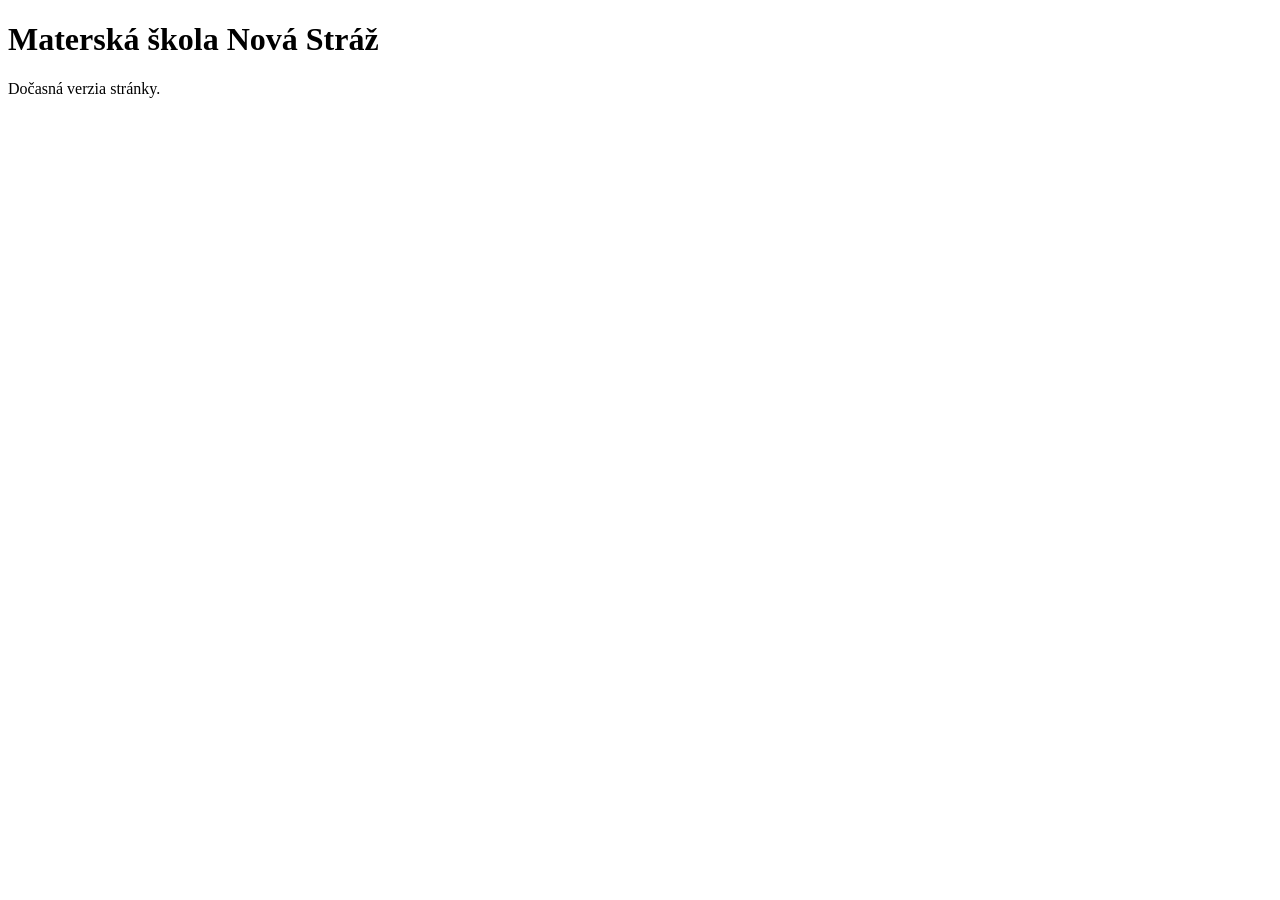
==== index.html @ 787d5ea5 "Create index.html" ====
<!DOCTYPE html>
<html lang="sk">
<head>
    <meta charset="UTF-8">
    <title>Materská škola Nová Stráž</title>
</head>
<body>
    <h1>Materská škola Nová Stráž</h1>
    <p>Dočasná verzia stránky.</p>
</body>
</html>
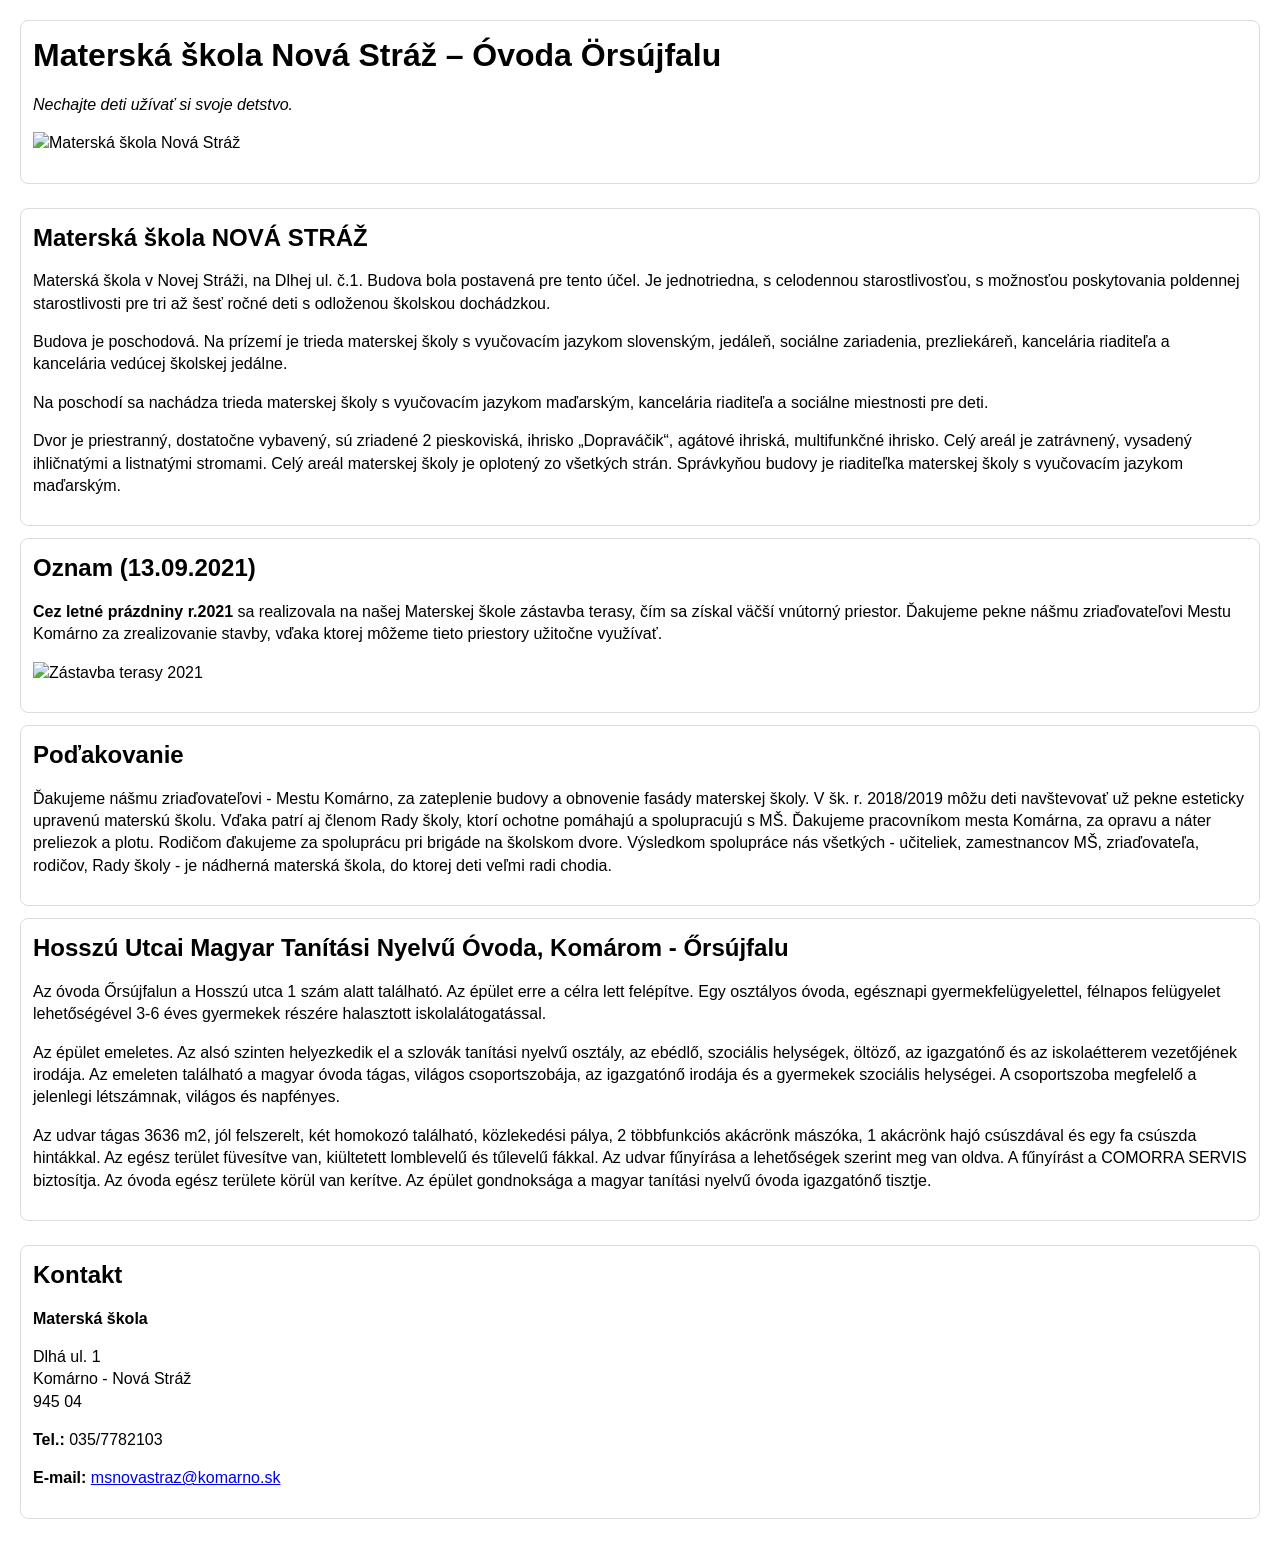
==== commit 74a56bae: "Update index.html" ====
--- a/index.html
+++ b/index.html
@@ -1,11 +1,97 @@
 <!DOCTYPE html>
 <html lang="sk">
 <head>
-    <meta charset="UTF-8">
-    <title>Materská škola Nová Stráž</title>
+  <meta charset="UTF-8" />
+  <title>Materská škola Nová Stráž</title>
+  <meta name="viewport" content="width=device-width, initial-scale=1" />
+  <style>
+    body { font-family: Arial, sans-serif; margin: 20px; line-height: 1.4; }
+    img { max-width: 100%; height: auto; }
+    #header, #zoneA, #zoneC { margin-bottom: 24px; }
+    h1, h2, h3 { margin: 0 0 12px; }
+    .box { border: 1px solid #ddd; padding: 12px; border-radius: 8px; margin-bottom: 12px; }
+  </style>
 </head>
 <body>
-    <h1>Materská škola Nová Stráž</h1>
-    <p>Dočasná verzia stránky.</p>
+
+<!-- HEADER (clean) -->
+<div id="header" class="box">
+  <h1>Materská škola Nová Stráž – Óvoda Örsújfalu</h1>
+  <p><em>Nechajte deti užívať si svoje detstvo.</em></p>
+
+  <p>
+    <img
+      src="https://web.archive.org/web/20240117072339im_/https://2ca44bc452.cbaul-cdnwnd.com/83d6cac76f5533e170ddcd4bb85667a3/200000848-1be211cdd6/50000000.jpg?ph=2ca44bc452"
+      width="838"
+      height="240"
+      alt="Materská škola Nová Stráž"
+    />
+  </p>
+</div>
+
+<!-- MAIN CONTENT (clean) -->
+<div id="zoneA">
+
+  <div class="box">
+    <h2>Materská škola NOVÁ STRÁŽ</h2>
+
+    <p>Materská škola v Novej Stráži, na Dlhej ul. č.1. Budova bola postavená pre tento účel. Je jednotriedna, s celodennou starostlivosťou, s možnosťou poskytovania poldennej starostlivosti pre tri až šesť ročné deti s odloženou školskou dochádzkou.</p>
+
+    <p>Budova je poschodová. Na prízemí je trieda materskej školy s vyučovacím jazykom slovenským, jedáleň, sociálne zariadenia, prezliekáreň, kancelária riaditeľa a kancelária vedúcej školskej jedálne.</p>
+
+    <p>Na poschodí sa nachádza trieda materskej školy s vyučovacím jazykom maďarským, kancelária riaditeľa a sociálne miestnosti pre deti.</p>
+
+    <p>Dvor je priestranný, dostatočne vybavený, sú zriadené 2 pieskoviská, ihrisko „Dopraváčik“, agátové ihriská, multifunkčné ihrisko. Celý areál je zatrávnený, vysadený ihličnatými a listnatými stromami. Celý areál materskej školy je oplotený zo všetkých strán. Správkyňou budovy je riaditeľka materskej školy s vyučovacím jazykom maďarským.</p>
+  </div>
+
+  <div class="box">
+    <h2>Oznam (13.09.2021)</h2>
+
+    <p><strong>Cez letné prázdniny r.2021</strong> sa realizovala na našej Materskej škole zástavba terasy, čím sa získal väčší vnútorný priestor. Ďakujeme pekne nášmu zriaďovateľovi Mestu Komárno za zrealizovanie stavby, vďaka ktorej môžeme tieto priestory užitočne využívať.</p>
+
+    <p>
+      <img
+        src="https://web.archive.org/web/20240117072339im_/https://2ca44bc452.cbaul-cdnwnd.com/83d6cac76f5533e170ddcd4bb85667a3/200000882-ee152ee154/241721163_645167056745097_5590505486673725119_n.jpg"
+        width="960"
+        height="720"
+        alt="Zástavba terasy 2021"
+      />
+    </p>
+  </div>
+
+  <div class="box">
+    <h2>Poďakovanie</h2>
+
+    <p>Ďakujeme nášmu zriaďovateľovi - Mestu Komárno, za zateplenie budovy a obnovenie fasády materskej školy. V šk. r. 2018/2019 môžu deti navštevovať už pekne esteticky upravenú materskú školu. Vďaka patrí aj členom Rady školy, ktorí ochotne pomáhajú a spolupracujú s MŠ. Ďakujeme pracovníkom mesta Komárna, za opravu a náter preliezok a plotu. Rodičom ďakujeme za spoluprácu pri brigáde na školskom dvore. Výsledkom spolupráce nás všetkých - učiteliek, zamestnancov MŠ, zriaďovateľa, rodičov, Rady školy - je nádherná materská škola, do ktorej deti veľmi radi chodia.</p>
+  </div>
+
+  <div class="box">
+    <h2>Hosszú Utcai Magyar Tanítási Nyelvű Óvoda, Komárom - Őrsújfalu</h2>
+
+    <p>Az óvoda Őrsújfalun a Hosszú utca 1 szám alatt található. Az épület erre a célra lett felépítve. Egy osztályos óvoda, egésznapi gyermekfelügyelettel, félnapos felügyelet lehetőségével 3-6 éves gyermekek részére halasztott iskolalátogatással.</p>
+
+    <p>Az épület emeletes. Az alsó szinten helyezkedik el a szlovák tanítási nyelvű osztály, az ebédlő, szociális helységek, öltöző, az igazgatónő és az iskolaétterem vezetőjének irodája. Az emeleten található a magyar óvoda tágas, világos csoportszobája, az igazgatónő irodája és a gyermekek szociális helységei. A csoportszoba megfelelő a jelenlegi létszámnak, világos és napfényes.</p>
+
+    <p>Az udvar tágas 3636 m2, jól felszerelt, két homokozó található, közlekedési pálya, 2 többfunkciós akácrönk mászóka, 1 akácrönk hajó csúszdával és egy fa csúszda hintákkal. Az egész terület füvesítve van, kiültetett lomblevelű és tűlevelű fákkal. Az udvar fűnyírása a lehetőségek szerint meg van oldva. A fűnyírást a COMORRA SERVIS biztosítja. Az óvoda egész területe körül van kerítve. Az épület gondnoksága a magyar tanítási nyelvű óvoda igazgatónő tisztje.</p>
+  </div>
+
+</div>
+
+<!-- CONTACT (clean) -->
+<div id="zoneC">
+  <div class="box">
+    <h2>Kontakt</h2>
+    <p><strong>Materská škola</strong></p>
+    <p>
+      Dlhá ul. 1<br />
+      Komárno - Nová Stráž<br />
+      945 04
+    </p>
+    <p><strong>Tel.:</strong> 035/7782103</p>
+    <p><strong>E-mail:</strong> <a href="mailto:msnovastraz@komarno.sk">msnovastraz@komarno.sk</a></p>
+  </div>
+</div>
+
+
 </body>
 </html>
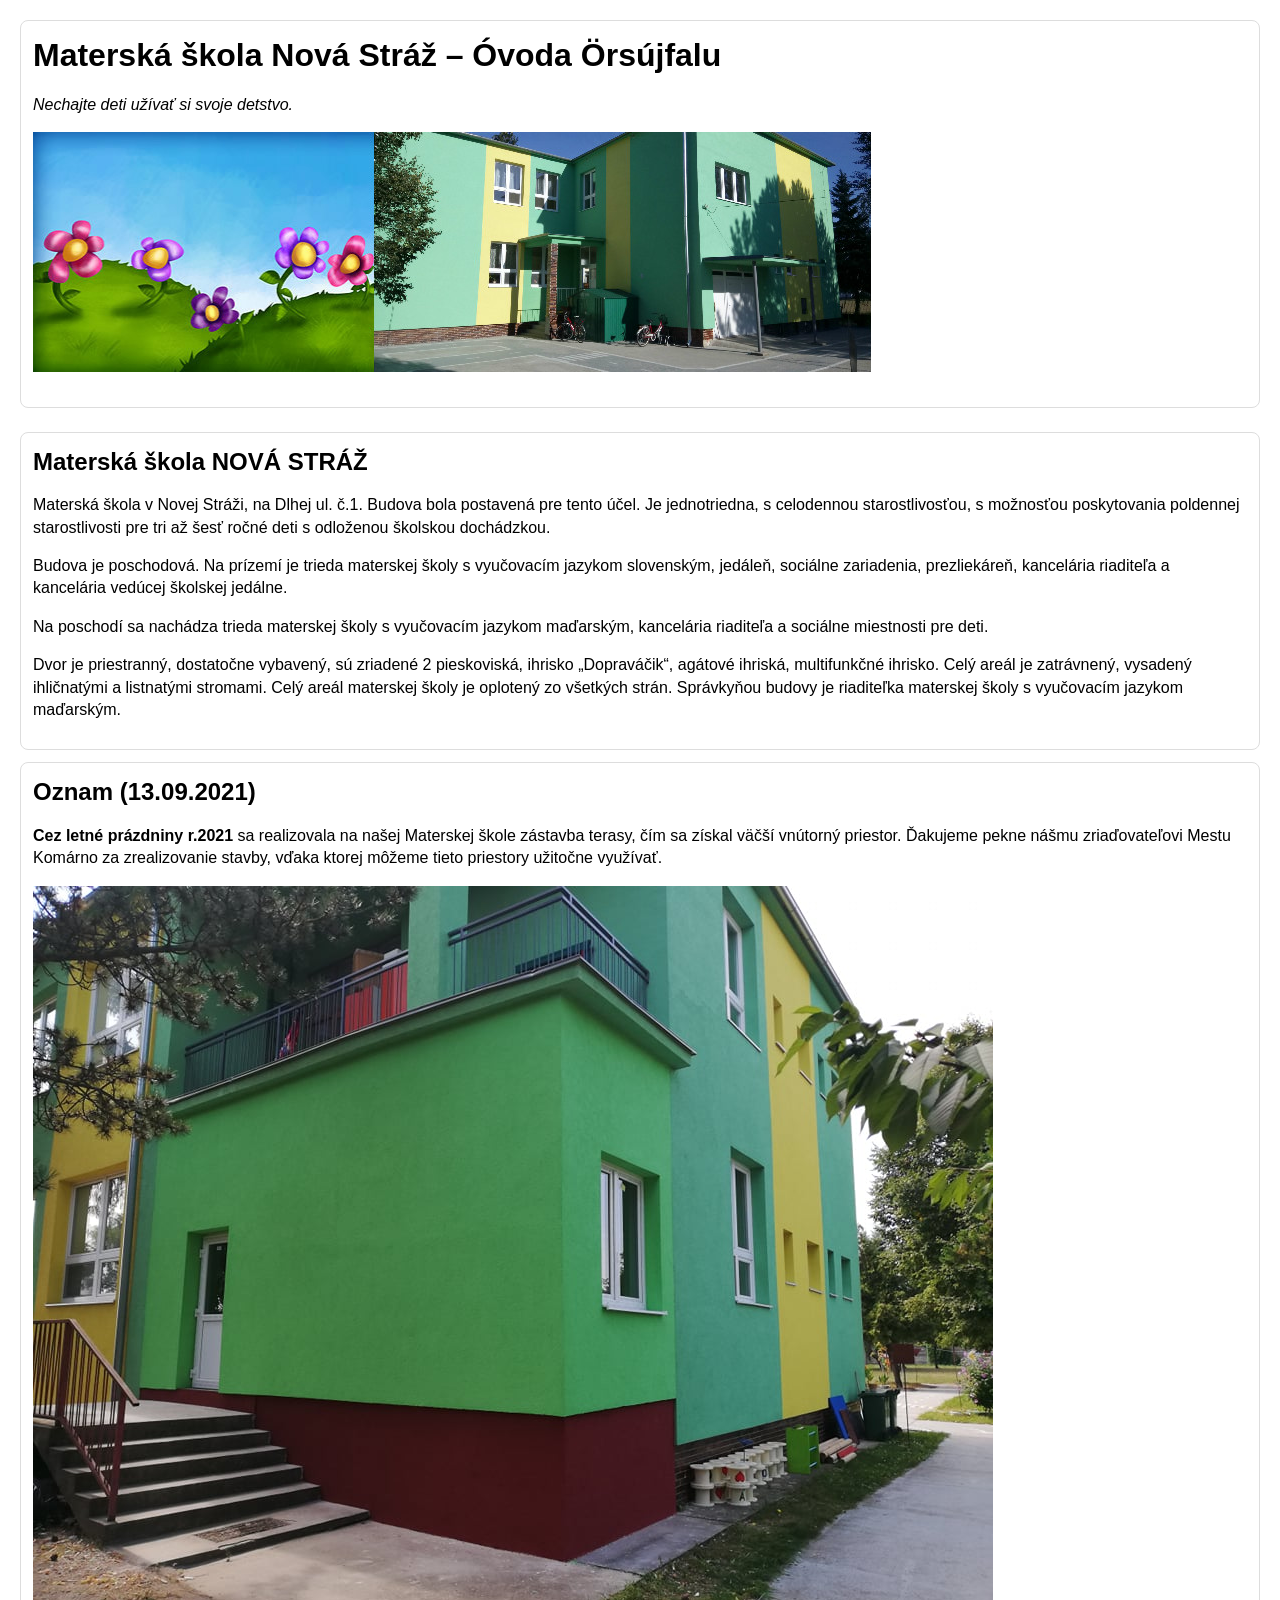
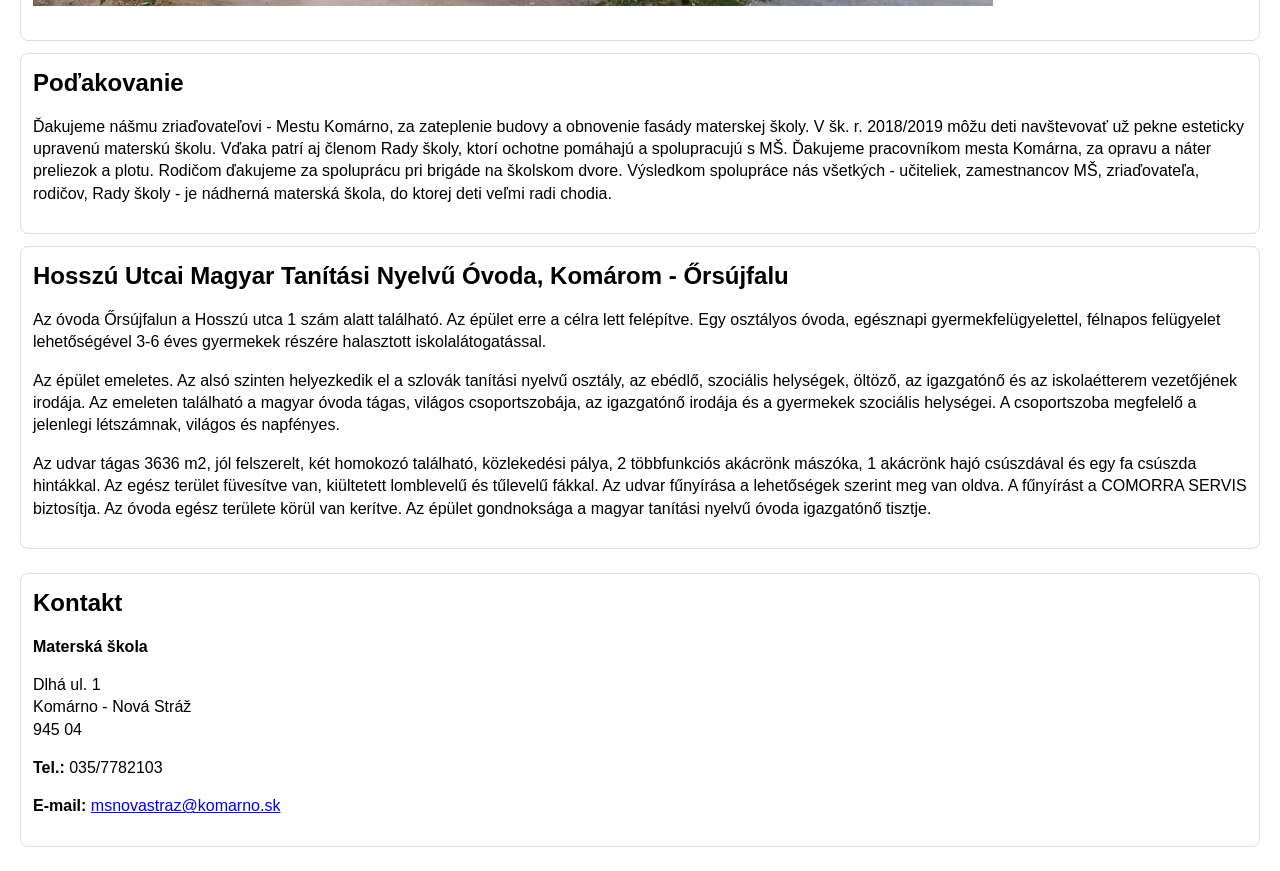
==== commit e87f04f1: "Update index.html" ====
--- a/index.html
+++ b/index.html
@@ -21,7 +21,7 @@
 
   <p>
     <img
-      src="https://web.archive.org/web/20240117072339im_/https://2ca44bc452.cbaul-cdnwnd.com/83d6cac76f5533e170ddcd4bb85667a3/200000848-1be211cdd6/50000000.jpg?ph=2ca44bc452"
+      src="images/50000000.jpg"
       width="838"
       height="240"
       alt="Materská škola Nová Stráž"
@@ -51,7 +51,7 @@
 
     <p>
       <img
-        src="https://web.archive.org/web/20240117072339im_/https://2ca44bc452.cbaul-cdnwnd.com/83d6cac76f5533e170ddcd4bb85667a3/200000882-ee152ee154/241721163_645167056745097_5590505486673725119_n.jpg"
+        src="images/241721163_645167056745097_5590505486673725119_n.jpg"
         width="960"
         height="720"
         alt="Zástavba terasy 2021"
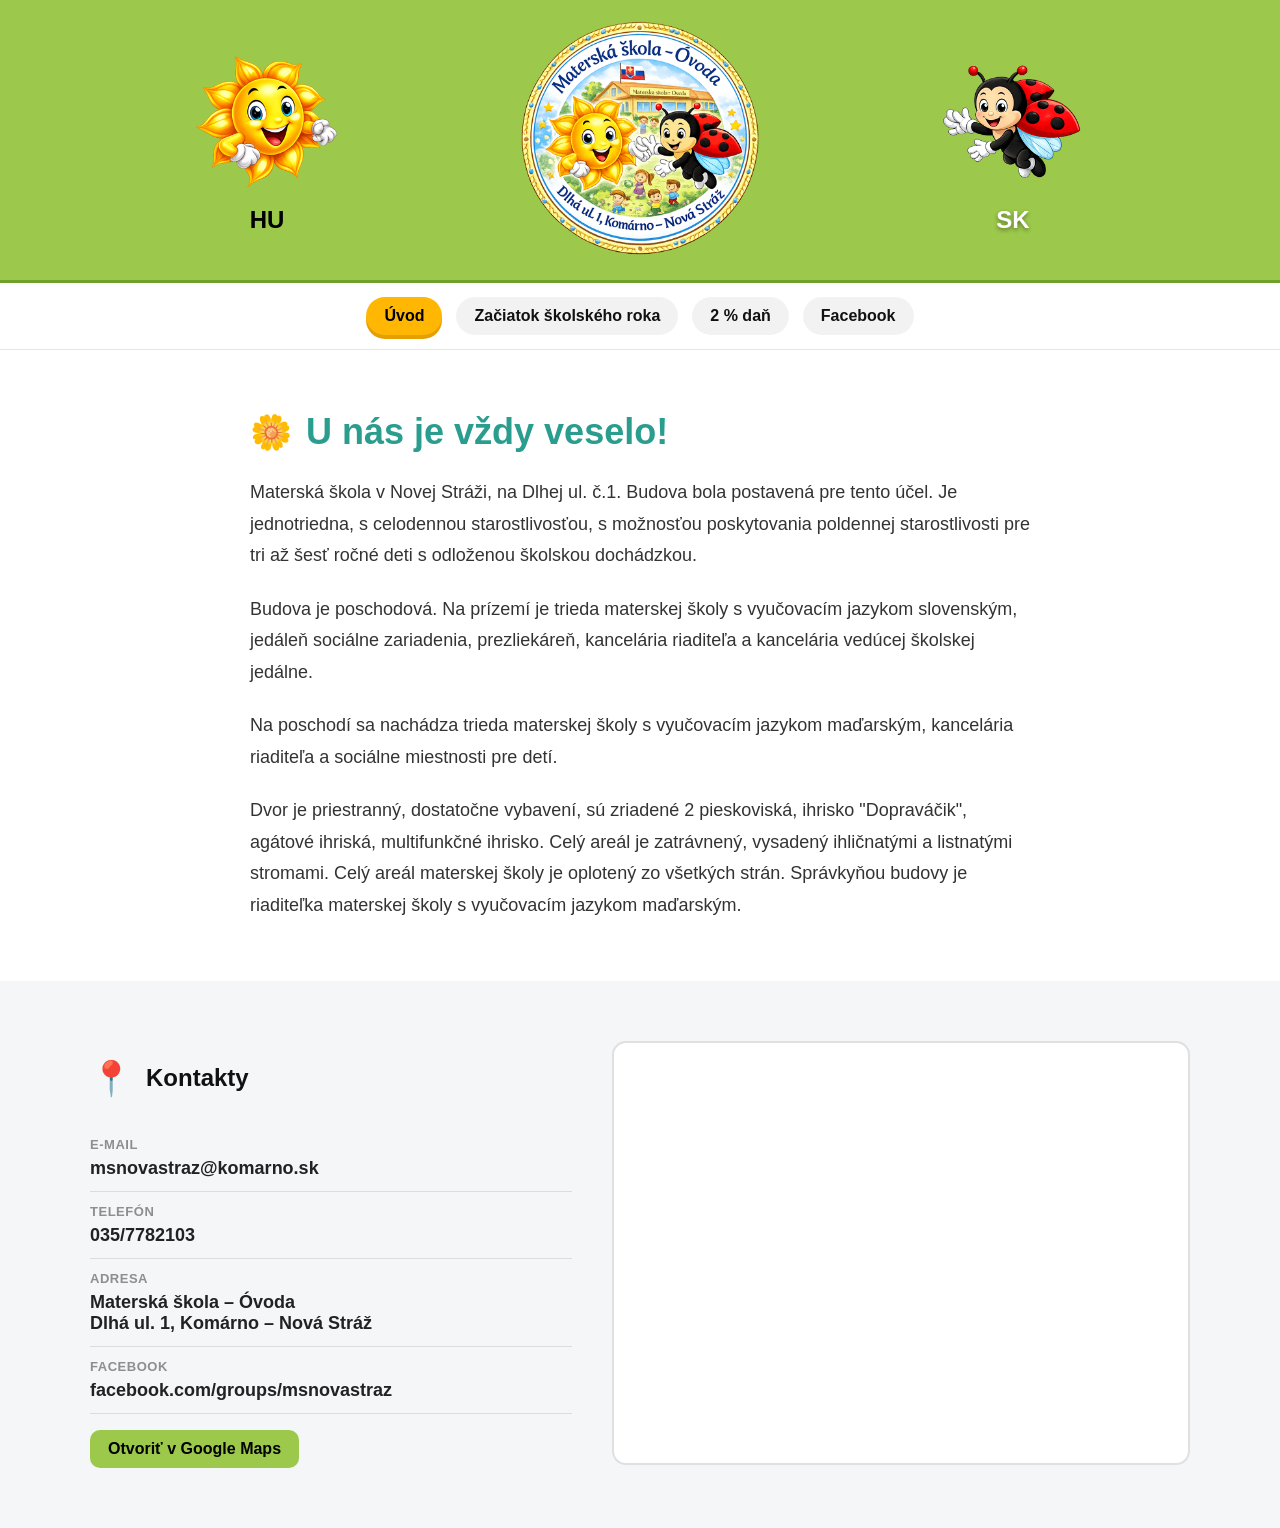
==== commit 80d0a77c: "Update index.html" ====
--- a/index.html
+++ b/index.html
@@ -1,97 +1,175 @@
-<!DOCTYPE html>
+<!doctype html>
 <html lang="sk">
 <head>
-  <meta charset="UTF-8" />
-  <title>Materská škola Nová Stráž</title>
-  <meta name="viewport" content="width=device-width, initial-scale=1" />
-  <style>
-    body { font-family: Arial, sans-serif; margin: 20px; line-height: 1.4; }
-    img { max-width: 100%; height: auto; }
-    #header, #zoneA, #zoneC { margin-bottom: 24px; }
-    h1, h2, h3 { margin: 0 0 12px; }
-    .box { border: 1px solid #ddd; padding: 12px; border-radius: 8px; margin-bottom: 12px; }
-  </style>
+    <meta charset="utf-8" />
+    <meta name="viewport" content="width=device-width, initial-scale=1" />
+
+    <title>Materská škola – Óvoda Nová Stráž | Komárno</title>
+    <meta name="description" content="Oficiálna stránka Materskej školy – Óvoda Nová Stráž v Komárne. Informácie pre rodičov, školské aktivity, kontakty a aktuálne oznamy." />
+    <meta name="keywords" content="materská škola Nová Stráž, škôlka Komárno, MŠ Komárno, óvoda Nová Stráž, Dlhá ulica 1" />
+    <meta name="author" content="Materská škola – Óvoda Nová Stráž" />
+    <meta name="robots" content="index,follow" />
+
+    <!-- Canonical -->
+    <link rel="canonical" href="https://msnovastraz.github.io/" />
+
+    <!-- Hreflang -->
+    <link rel="alternate" hreflang="sk" href="https://msnovastraz.github.io/" />
+    <link rel="alternate" hreflang="hu" href="https://msnovastraz.github.io/hu/" />
+    <link rel="alternate" hreflang="x-default" href="https://msnovastraz.github.io/" />
+
+    <!-- Open Graph -->
+    <meta property="og:type" content="website" />
+    <meta property="og:site_name" content="Materská škola – Óvoda Nová Stráž" />
+    <meta property="og:title" content="Materská škola – Óvoda Nová Stráž" />
+    <meta property="og:description" content="Oficiálna stránka materskej školy v Novej Stráži, Komárno." />
+    <meta property="og:url" content="https://msnovastraz.github.io/" />
+    <meta property="og:image" content="https://msnovastraz.github.io/assets/img/logo.png" />
+    <meta property="og:locale" content="sk_SK" />
+
+    <!-- Twitter -->
+    <meta name="twitter:card" content="summary_large_image" />
+    <meta name="twitter:title" content="Materská škola – Óvoda Nová Stráž" />
+    <meta name="twitter:description" content="Oficiálna stránka materskej školy v Komárne." />
+    <meta name="twitter:image" content="https://msnovastraz.github.io/assets/img/logo.png" />
+
+    <!-- Styles -->
+    <link rel="stylesheet" href="/assets/css/main.css" />
+
+    <!-- Favicon -->
+    <link rel="icon" type="image/png" sizes="32x32" href="/assets/favicon/favicon-32x32.png">
+    <link rel="icon" type="image/png" sizes="16x16" href="/assets/favicon/favicon-16x16.png">
+    <link rel="apple-touch-icon" sizes="180x180" href="/assets/favicon/apple-touch-icon.png">
+    <link rel="shortcut icon" href="/assets/favicon/favicon.ico">
 </head>
-<body>
 
-<!-- HEADER (clean) -->
-<div id="header" class="box">
-  <h1>Materská škola Nová Stráž – Óvoda Örsújfalu</h1>
-  <p><em>Nechajte deti užívať si svoje detstvo.</em></p>
+<body class="lang-sk">
 
-  <p>
-    <img
-      src="images/50000000.jpg"
-      width="838"
-      height="240"
-      alt="Materská škola Nová Stráž"
-    />
-  </p>
-</div>
+  <header class="top">
+    <div class="top__inner container">
 
-<!-- MAIN CONTENT (clean) -->
-<div id="zoneA">
+        <!-- LEFT: HU block -->
+        <a class="sideLink sideLink--hu" href="/hu/" aria-label="Magyar verzió">
+            <img class="sideLink__img" src="/assets/img/hu_link.png" alt="HU">
+            <div class="sideLink__txt">
+                <div class="sideLink__big">HU</div>
+            </div>
+        </a>
 
-  <div class="box">
-    <h2>Materská škola NOVÁ STRÁŽ</h2>
+        <!-- CENTER: main logo -->
+        <a class="centerLogo" href="/" aria-label="Materská škola – Óvoda">
+            <img src="/assets/img/logo.png" alt="Materská škola – Óvoda">
+        </a>
 
-    <p>Materská škola v Novej Stráži, na Dlhej ul. č.1. Budova bola postavená pre tento účel. Je jednotriedna, s celodennou starostlivosťou, s možnosťou poskytovania poldennej starostlivosti pre tri až šesť ročné deti s odloženou školskou dochádzkou.</p>
+        <!-- RIGHT: SK block (active) -->
+        <a class="sideLink sideLink--sk sideLink--right" href="/" aria-label="Slovenská verzia">
+            <img class="sideLink__img" src="/assets/img/sk_link.png" alt="SK">
+            <div class="sideLink__txt">
+                <div class="sideLink__big">SK</div>
+            </div>
+        </a>
 
-    <p>Budova je poschodová. Na prízemí je trieda materskej školy s vyučovacím jazykom slovenským, jedáleň, sociálne zariadenia, prezliekáreň, kancelária riaditeľa a kancelária vedúcej školskej jedálne.</p>
+    </div>
+  </header>
 
-    <p>Na poschodí sa nachádza trieda materskej školy s vyučovacím jazykom maďarským, kancelária riaditeľa a sociálne miestnosti pre deti.</p>
+<nav class="mainNav" aria-label="Hlavné menu">
+  <div class="container mainNav__inner">
+    <a class="mainNav__link is-active" href="/">Úvod</a>
+    <a class="mainNav__link" href="/pages/start.html">Začiatok školského roka</a>
+    <a class="mainNav__link" href="/pages/tax.html">2 % daň</a>
+    <a class="mainNav__link" href="https://www.facebook.com/groups/msnovastraz" target="_blank" rel="noopener">Facebook</a>
+  </div>
+</nav>
 
-    <p>Dvor je priestranný, dostatočne vybavený, sú zriadené 2 pieskoviská, ihrisko „Dopraváčik“, agátové ihriská, multifunkčné ihrisko. Celý areál je zatrávnený, vysadený ihličnatými a listnatými stromami. Celý areál materskej školy je oplotený zo všetkých strán. Správkyňou budovy je riaditeľka materskej školy s vyučovacím jazykom maďarským.</p>
-  </div>
+<main id="content">
 
-  <div class="box">
-    <h2>Oznam (13.09.2021)</h2>
+    <section class="about">
+        <h1 class="sectionTitle">
+            <span class="sectionTitle__icon">🌼</span>
+            U nás je vždy veselo!
+        </h1>
 
-    <p><strong>Cez letné prázdniny r.2021</strong> sa realizovala na našej Materskej škole zástavba terasy, čím sa získal väčší vnútorný priestor. Ďakujeme pekne nášmu zriaďovateľovi Mestu Komárno za zrealizovanie stavby, vďaka ktorej môžeme tieto priestory užitočne využívať.</p>
+        <p>Materská škola v Novej Stráži, na Dlhej ul. č.1. Budova bola postavená pre tento účel. 
+            Je jednotriedna, s celodennou starostlivosťou, s možnosťou poskytovania poldennej starostlivosti pre tri až šesť ročné deti s odloženou školskou dochádzkou.</p>
+        <p>Budova je poschodová. Na prízemí je trieda materskej školy s vyučovacím jazykom slovenským, jedáleň sociálne zariadenia,
+            prezliekáreň, kancelária riaditeľa a kancelária vedúcej školskej jedálne.</p>
+        <p>Na poschodí sa nachádza trieda materskej školy s vyučovacím jazykom maďarským, kancelária riaditeľa a sociálne miestnosti pre detí.</p>
+        <p>Dvor je priestranný, dostatočne vybavení, sú zriadené 2 pieskoviská, ihrisko "Dopraváčik", agátové ihriská, multifunkčné ihrisko. 
+            Celý areál je zatrávnený, vysadený ihličnatými a listnatými stromami. 
+            Celý areál materskej školy je oplotený zo všetkých strán. Správkyňou budovy je riaditeľka materskej školy s vyučovacím jazykom maďarským.</p>
+    </section>
 
-    <p>
-      <img
-        src="images/241721163_645167056745097_5590505486673725119_n.jpg"
-        width="960"
-        height="720"
-        alt="Zástavba terasy 2021"
-      />
-    </p>
-  </div>
+</main>
 
-  <div class="box">
-    <h2>Poďakovanie</h2>
+    <section class="contacts" aria-label="Kontakty">
+    <div class="container contacts__inner">
+        <div class="contacts__left">
+        <h2 class="sectionTitle">
+            <span class="sectionTitle__icon">📍</span>
+            Kontakty
+        </h2>
 
-    <p>Ďakujeme nášmu zriaďovateľovi - Mestu Komárno, za zateplenie budovy a obnovenie fasády materskej školy. V šk. r. 2018/2019 môžu deti navštevovať už pekne esteticky upravenú materskú školu. Vďaka patrí aj členom Rady školy, ktorí ochotne pomáhajú a spolupracujú s MŠ. Ďakujeme pracovníkom mesta Komárna, za opravu a náter preliezok a plotu. Rodičom ďakujeme za spoluprácu pri brigáde na školskom dvore. Výsledkom spolupráce nás všetkých - učiteliek, zamestnancov MŠ, zriaďovateľa, rodičov, Rady školy - je nádherná materská škola, do ktorej deti veľmi radi chodia.</p>
-  </div>
+        <div class="contacts__item">
+            <div class="contacts__label">E-mail</div>
+            <a class="contacts__value" href="mailto:msnovastraz@komarno.sk">msnovastraz@komarno.sk</a>
+        </div>
 
-  <div class="box">
-    <h2>Hosszú Utcai Magyar Tanítási Nyelvű Óvoda, Komárom - Őrsújfalu</h2>
+        <div class="contacts__item">
+            <div class="contacts__label">Telefón</div>
+            <a class="contacts__value" href="tel:+421357782103">035/7782103</a>
+        </div>
 
-    <p>Az óvoda Őrsújfalun a Hosszú utca 1 szám alatt található. Az épület erre a célra lett felépítve. Egy osztályos óvoda, egésznapi gyermekfelügyelettel, félnapos felügyelet lehetőségével 3-6 éves gyermekek részére halasztott iskolalátogatással.</p>
+        <div class="contacts__item">
+            <div class="contacts__label">Adresa</div>
+            <div class="contacts__value">
+            Materská škola – Óvoda<br />
+            Dlhá ul. 1, Komárno – Nová Stráž
+            </div>
+        </div>
 
-    <p>Az épület emeletes. Az alsó szinten helyezkedik el a szlovák tanítási nyelvű osztály, az ebédlő, szociális helységek, öltöző, az igazgatónő és az iskolaétterem vezetőjének irodája. Az emeleten található a magyar óvoda tágas, világos csoportszobája, az igazgatónő irodája és a gyermekek szociális helységei. A csoportszoba megfelelő a jelenlegi létszámnak, világos és napfényes.</p>
+        <div class="contacts__item">
+            <div class="contacts__label">Facebook</div>
+            <a class="contacts__value" href="https://www.facebook.com/groups/msnovastraz" target="_blank" rel="noopener">
+            facebook.com/groups/msnovastraz
+            </a>
+        </div>
 
-    <p>Az udvar tágas 3636 m2, jól felszerelt, két homokozó található, közlekedési pálya, 2 többfunkciós akácrönk mászóka, 1 akácrönk hajó csúszdával és egy fa csúszda hintákkal. Az egész terület füvesítve van, kiültetett lomblevelű és tűlevelű fákkal. Az udvar fűnyírása a lehetőségek szerint meg van oldva. A fűnyírást a COMORRA SERVIS biztosítja. Az óvoda egész területe körül van kerítve. Az épület gondnoksága a magyar tanítási nyelvű óvoda igazgatónő tisztje.</p>
-  </div>
+        <div class="contacts__actions">
+            <a class="btn" href="https://maps.app.goo.gl/dZaL5ni5Ns14MqSj7" target="_blank" rel="noopener">
+            Otvoriť v Google Maps
+            </a>
+        </div>
+        </div>
 
-</div>
+        <div class="contacts__right">
+        <div class="mapWrap">
+            <iframe
+            class="mapFrame"
+            title="Mapa – Materská škola – Óvoda"
+            loading="lazy"
+            referrerpolicy="no-referrer-when-downgrade"
+            src="https://www.google.com/maps/embed?pb=!1m14!1m8!1m3!1d1896.3295953338866!2d18.04730520679701!3d47.765642003834024!3m2!1i1024!2i768!4f13.1!3m3!1m2!1s0x476bb359d045b80d%3A0xec6be08e86846f8f!2zTWF0ZXJza8OhIMWha29sYSBOb3bDoSBTdHLDocW-!5e0!3m2!1ssk!2ssk!4v1772011976776!5m2!1ssk!2ssk"
+            allowfullscreen>
+            </iframe>
+        </div>
+        </div>
+    </div>
+    </section>
 
-<!-- CONTACT (clean) -->
-<div id="zoneC">
-  <div class="box">
-    <h2>Kontakt</h2>
-    <p><strong>Materská škola</strong></p>
-    <p>
-      Dlhá ul. 1<br />
-      Komárno - Nová Stráž<br />
-      945 04
-    </p>
-    <p><strong>Tel.:</strong> 035/7782103</p>
-    <p><strong>E-mail:</strong> <a href="mailto:msnovastraz@komarno.sk">msnovastraz@komarno.sk</a></p>
-  </div>
-</div>
+  <script>
+    // год в футере
+    document.getElementById("year").textContent = new Date().getFullYear();
 
-
+    // простое мобильное меню
+    const btn = document.querySelector(".nav__toggle");
+    const list = document.querySelector("#navList");
+    if (btn && list) {
+      btn.addEventListener("click", () => {
+        const expanded = btn.getAttribute("aria-expanded") === "true";
+        btn.setAttribute("aria-expanded", String(!expanded));
+        list.classList.toggle("is-open");
+      });
+    }
+  </script>
 </body>
 </html>
--- a/assets/css/main.css
+++ b/assets/css/main.css
@@ -0,0 +1,443 @@
+/* =========================
+   Base / Reset
+========================= */
+
+* { box-sizing: border-box; }
+
+html, body {
+  margin: 0;
+  padding: 0;
+  font-family: Arial, sans-serif;
+  color: #111;
+  background: #fff;
+}
+
+img { max-width: 100%; height: auto; display: block; }
+a { color: inherit; }
+.container {
+  max-width: 1200px;
+  margin: 0 auto;
+  padding: 0 50px;
+}
+
+/* =========================
+   Buttons
+========================= */
+
+.btn {
+  display: inline-block;
+  padding: 10px 18px;
+  background: #9cc84b;
+  color: #000;
+  font-weight: 700;
+  text-decoration: none;
+  border-radius: 10px;
+  border: 0;
+}
+
+.btn:hover { filter: brightness(0.95); }
+
+/* =========================
+   Header (competitors-like)
+========================= */
+
+.top {
+  background: #9cc84b;
+  border-bottom: 3px solid #6ea12b;
+}
+
+.top__inner {
+  display: grid;
+  grid-template-columns: 1fr auto 1fr; /* left | center | right */
+  align-items: center;
+  gap: 16px;
+  padding: 10px 0;
+}
+
+/* center logo */
+.centerLogo {
+  justify-self: center;
+  text-decoration: none;
+}
+
+.centerLogo img {
+  width: 260px;
+  height: 260px;
+  object-fit: contain;
+}
+
+/* side links (sun/ladybug) */
+.sideLink {
+  display: flex;
+  flex-direction: column;   /* image сверху, текст снизу */
+  align-items: center;
+  text-align: center;
+  gap: 10px;
+  text-decoration: none;
+  color: #000;
+}
+
+.sideLink img {
+  width: 150px;
+  height: auto;
+}
+
+.sideLink__txt {
+  line-height: 1.2;
+  font-weight: 700;
+}
+
+.sideLink__big {
+  font-size: 24px;
+  font-weight: 900;
+}
+
+.muted {
+  color: rgba(0,0,0,.65);
+  font-weight: 600;
+  font-size: 13px;
+}
+
+/* =========================
+   Menu (simple)
+========================= */
+
+.menu {
+  display: flex;
+  flex-wrap: wrap;
+  gap: 20px;
+  padding: 12px 0;
+}
+
+.menu a {
+  text-decoration: none;
+  font-weight: 800;
+  color: #1a1a1a;
+  padding: 8px 12px;
+  border-radius: 10px;
+}
+
+.menu a:hover {
+  background: rgba(255,255,255,.35);
+}
+
+/* =========================
+   Main blocks (optional)
+========================= */
+
+.hero {
+  display: flex;
+  gap: 20px;
+  align-items: center;
+  justify-content: space-between;
+  padding: 24px 0;
+}
+
+.hero-text { flex: 1; }
+
+.hero-image {
+  flex: 1;
+  min-height: 220px;
+  background: #eee;
+  border-radius: 14px;
+  border: 2px solid rgba(0,0,0,.10);
+}
+
+.cards {
+  display: grid;
+  grid-template-columns: repeat(3, 1fr);
+  gap: 20px;
+  padding: 10px 0 30px;
+}
+
+.card {
+  background: #fafafa;
+  border: 2px solid rgba(0,0,0,.12);
+  border-radius: 14px;
+  padding: 16px;
+}
+
+/* =========================
+   Contacts block (your current HTML)
+========================= */
+
+.contacts {
+  background: #f5f6f7;
+  padding: 60px 0;
+}
+
+.contacts__inner {
+  display: grid;
+  grid-template-columns: 1fr 1.2fr;
+  gap: 40px;
+  align-items: start;
+}
+
+.contacts__title {
+  margin: 0 0 18px;
+  font-size: 36px;
+  line-height: 1.1;
+}
+
+.contacts__item {
+  padding: 12px 0;
+  border-bottom: 1px solid rgba(0,0,0,.10);
+}
+
+.contacts__label {
+  font-size: 13px;
+  font-weight: 800;
+  text-transform: uppercase;
+  letter-spacing: .04em;
+  opacity: .45;
+  margin-bottom: 6px;
+}
+
+.contacts__value {
+  font-size: 18px;
+  font-weight: 700;
+  color: #222;
+  text-decoration: none;
+}
+
+a.contacts__value:hover { text-decoration: underline; }
+
+.contacts__actions { margin-top: 16px; }
+
+.mapWrap {
+  background: #fff;
+  border: 2px solid rgba(0,0,0,.12);
+  border-radius: 14px;
+  overflow: hidden;
+}
+
+.mapFrame {
+  width: 100%;
+  height: 420px;
+  border: 0;
+  display: block;
+}
+
+
+/* =========================
+   Responsive
+========================= */
+
+@media (max-width: 900px) {
+  .hero { flex-direction: column; }
+  .cards { grid-template-columns: 1fr; }
+
+  .contacts__inner { grid-template-columns: 1fr; }
+  .mapFrame { height: 320px; }
+}
+
+@media (max-width: 820px) {
+  .top__inner {
+    grid-template-columns: 1fr 1fr;
+    grid-template-areas:
+      "center center"
+      "left right";
+  }
+
+  .centerLogo { grid-area: center; }
+  .top__inner > a:nth-child(1) { grid-area: left; }
+  .top__inner > a:nth-child(3) { grid-area: right; }
+
+  .centerLogo img {
+    width: 140px;
+    height: 140px;
+  }
+
+  .sideLink img { width: 120px; }
+  .sideLink__big { font-size: 22px; }
+
+  .menu { flex-direction: column; gap: 8px; }
+}
+
+/* */
+
+.lang-sk .sideLink--sk .sideLink__big,
+.lang-hu .sideLink--hu .sideLink__big {
+  color: #fff;
+  text-shadow: 0 2px 4px rgba(0,0,0,.4);
+}
+
+/* ===== Centered top menu ===== */
+
+.mainNav {
+  background: #fff;
+  border-bottom: 1px solid rgba(0,0,0,.10);
+}
+
+.mainNav__inner {
+  display: flex;
+  justify-content: center;   /* ВАЖНО — центр */
+  flex-wrap: wrap;
+  gap: 14px;
+  padding: 14px 0;
+}
+
+.mainNav__link {
+  text-decoration: none;
+  font-weight: 800;
+  padding: 10px 18px;
+  border-radius: 999px;
+  background: rgba(0,0,0,.05);
+  color: #111;
+  transition: 0.15s ease;
+}
+
+.mainNav__link:hover {
+  background: rgba(0,0,0,.1);
+  transform: translateY(-1px);
+}
+
+.mainNav__link.is-active {
+  background: #ffb703;   /* тёплый жёлтый */
+  color: #000;
+  box-shadow: 0 4px 0 #e59f00; /* лёгкий объём */
+}
+
+/* ===== About text formatting ===== */
+
+.about {
+  max-width: 820px;      /* ограничиваем ширину текста */
+  margin: 60px auto;     /* центрируем блок */
+  padding: 0 20px;
+}
+
+.about h1 {
+  color: #2a9d8f;  /* мягкий бирюзово-зелёный */
+  font-weight: 900;
+  font-size: 36px;
+  margin-bottom: 24px;
+  line-height: 1.2;
+}
+
+.about p {
+  font-size: 18px;
+  line-height: 1.75;     /* главное — межстрочный интервал */
+  margin-bottom: 22px;
+  color: #333;
+}
+
+/* ===== Section titles with icon ===== */
+
+.sectionTitle {
+  display: flex;
+  align-items: center;
+  gap: 14px;
+  font-weight: 900;
+  margin-bottom: 30px;
+}
+
+.sectionTitle__icon {
+  font-size: 34px;
+  line-height: 1;
+}
+
+.pageSection {
+  padding: 60px 0;
+}
+
+.container.narrow {
+  max-width: 820px;
+  margin: 0 auto;
+}
+
+.pageTitle {
+  font-size: 40px;
+  font-weight: 700;
+  color: #2e8b78;
+  margin-bottom: 30px;
+}
+
+.lead {
+  font-size: 20px;
+  font-weight: 600;
+  margin-bottom: 20px;
+}
+
+.pageSection p {
+  line-height: 1.7;
+  margin-bottom: 18px;
+}
+
+.pageSection h2 {
+  margin-top: 40px;
+  margin-bottom: 16px;
+  font-size: 24px;
+  color: #444;
+}
+
+.infoBox {
+  background: #f4f8f7;
+  border-left: 4px solid #2e8b78;
+  padding: 16px 20px;
+  border-radius: 8px;
+  margin: 25px 0;
+}
+
+.styledList {
+  padding-left: 20px;
+  line-height: 1.8;
+}
+
+.styledList li {
+  margin-bottom: 6px;
+}
+
+.contactList {
+  list-style: none;
+  padding: 0;
+}
+
+.contactList li {
+  margin-bottom: 8px;
+}
+
+.contactList a {
+  color: #2e8b78;
+  text-decoration: none;
+  font-weight: 500;
+}
+
+.contactList a:hover {
+  text-decoration: underline;
+}
+
+.closing {
+  margin-top: 30px;
+  font-weight: 600;
+  font-size: 18px;
+  color: #2e8b78;
+}
+
+.taxSection {
+  background: #f8faf9;
+  padding: 70px 0;
+}
+
+.dataBox {
+  background: white;
+  border-radius: 12px;
+  padding: 20px 24px;
+  margin-top: 20px;
+  box-shadow: 0 6px 20px rgba(0,0,0,0.05);
+  line-height: 1.8;
+}
+
+.dataBox div {
+  margin-bottom: 6px;
+}
+
+.highlight {
+  margin-top: 30px;
+  font-size: 20px;
+  font-weight: 600;
+  color: #2e8b78;
+}
+
+.taxSection .pageTitle {
+  color: #2e8b78;
+}
